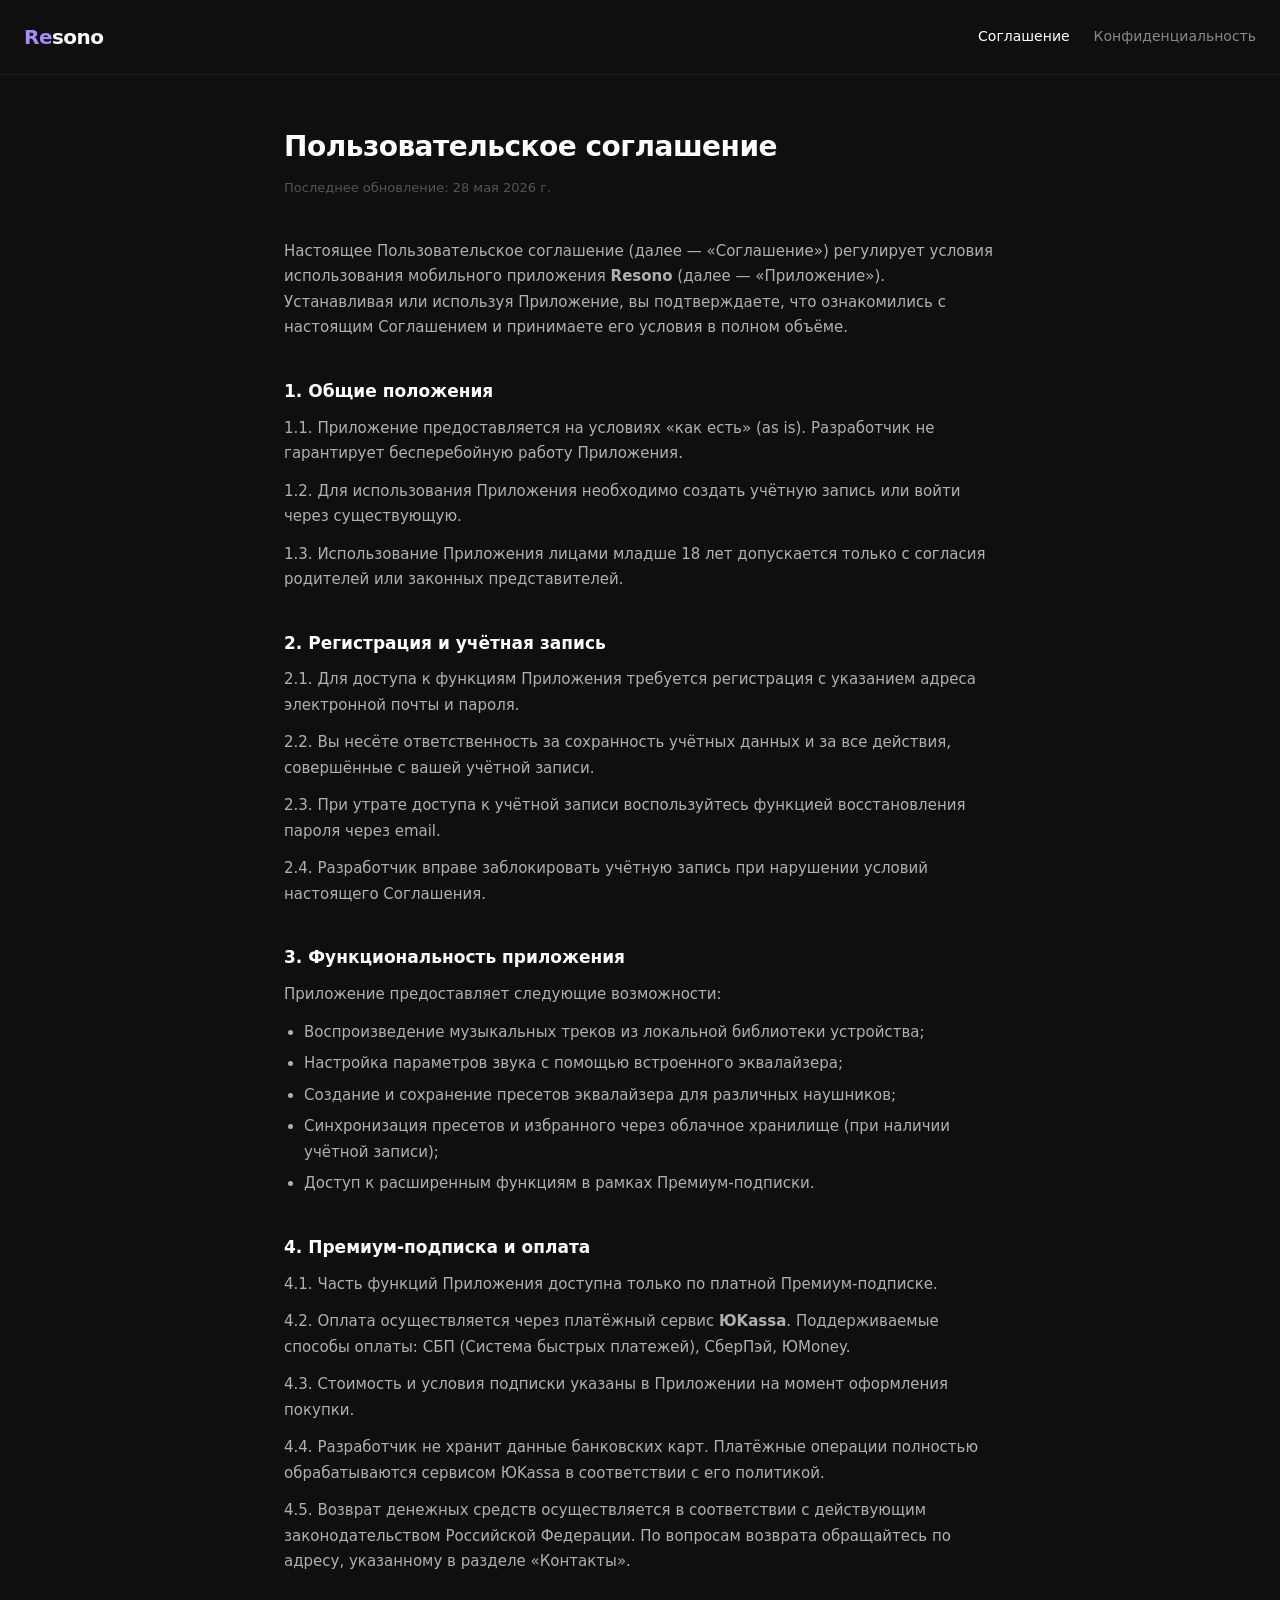
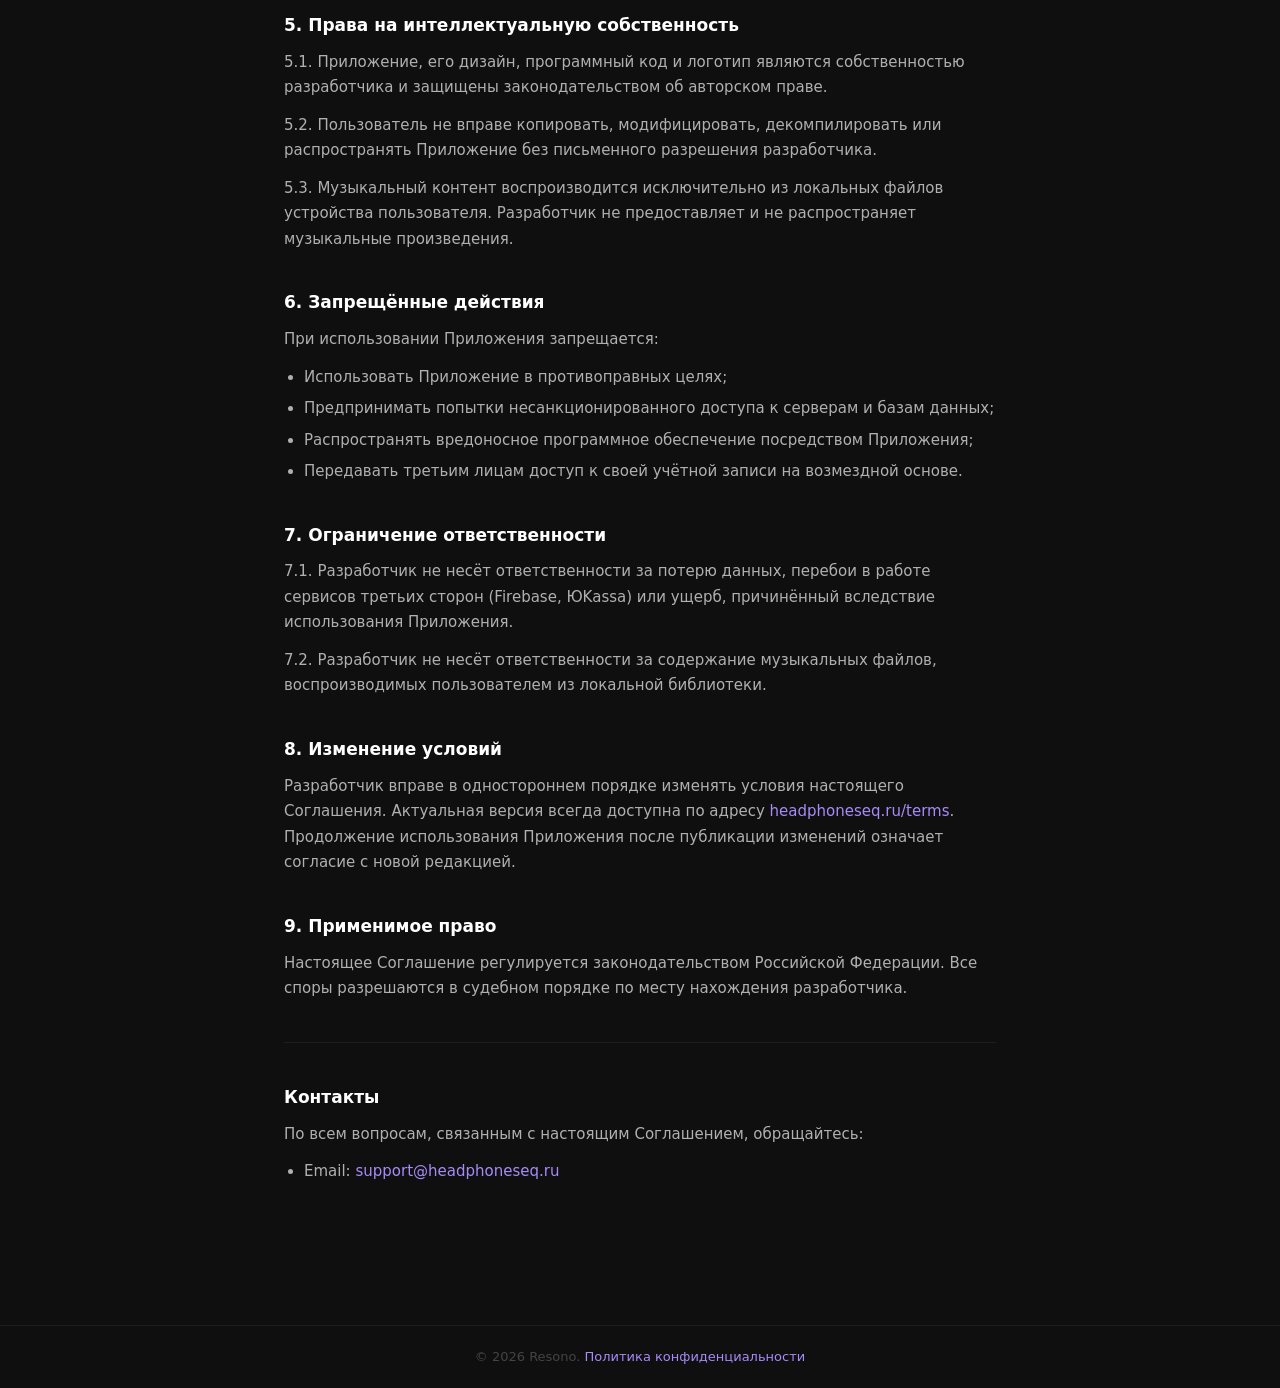
==== index.html @ 4ba57e4d "feat: добавить страницы соглашения и политики конфиденциальности" ====
<!DOCTYPE html>
<html lang="ru">
<head>
  <meta charset="UTF-8" />
  <meta name="viewport" content="width=device-width, initial-scale=1.0" />
  <title>Resono</title>
  <meta http-equiv="refresh" content="0; url=/terms" />
  <style>
    body { background: #0f0f0f; color: #fff; font-family: sans-serif;
           display: flex; align-items: center; justify-content: center;
           height: 100vh; margin: 0; }
    a { color: #a78bfa; }
  </style>
</head>
<body>
  <p>Перенаправляем… <a href="/terms">Пользовательское соглашение</a></p>
</body>
</html>
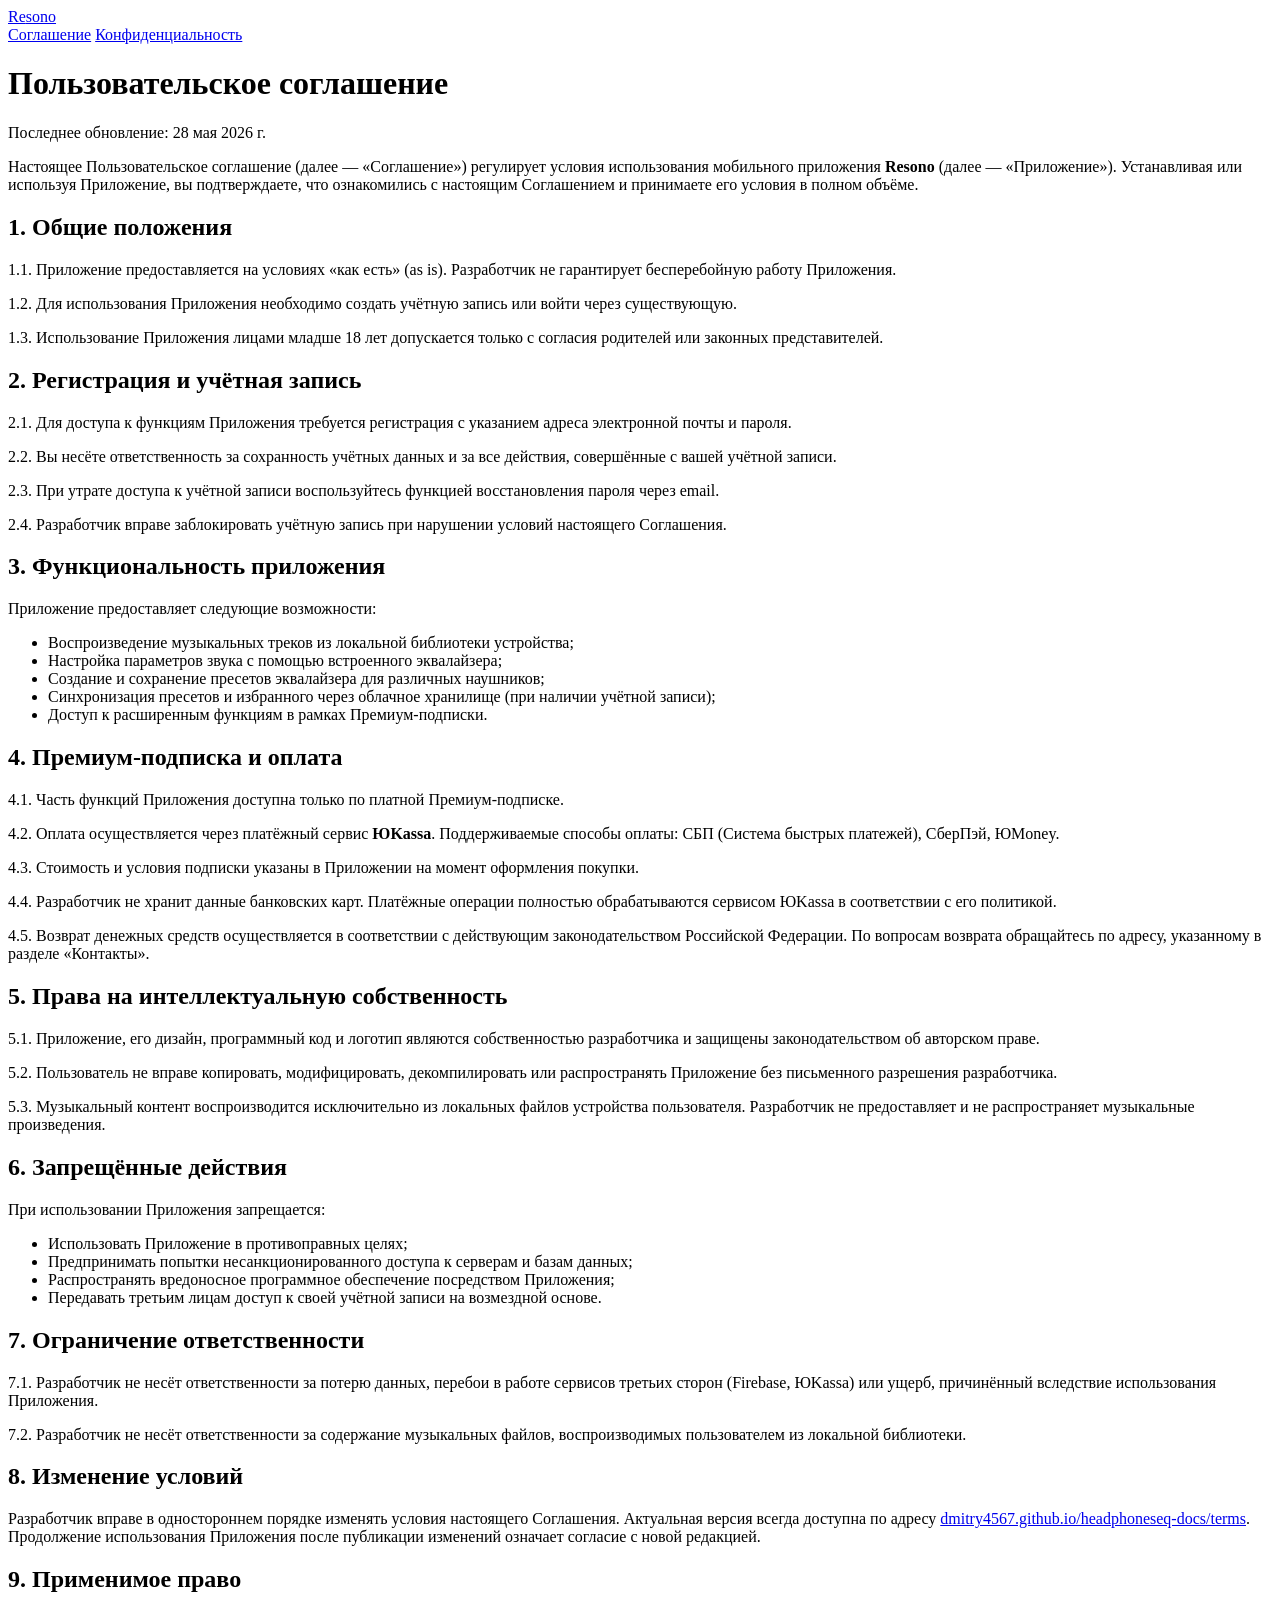
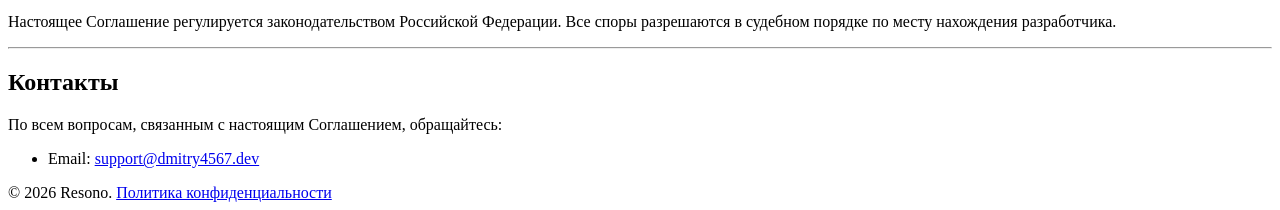
==== commit f2ba2753: "fix: заменить акцентный цвет на #92EC7E" ====
--- a/index.html
+++ b/index.html
@@ -9,7 +9,7 @@
     body { background: #0f0f0f; color: #fff; font-family: sans-serif;
            display: flex; align-items: center; justify-content: center;
            height: 100vh; margin: 0; }
-    a { color: #a78bfa; }
+    a { color: #92EC7E; }
   </style>
 </head>
 <body>
